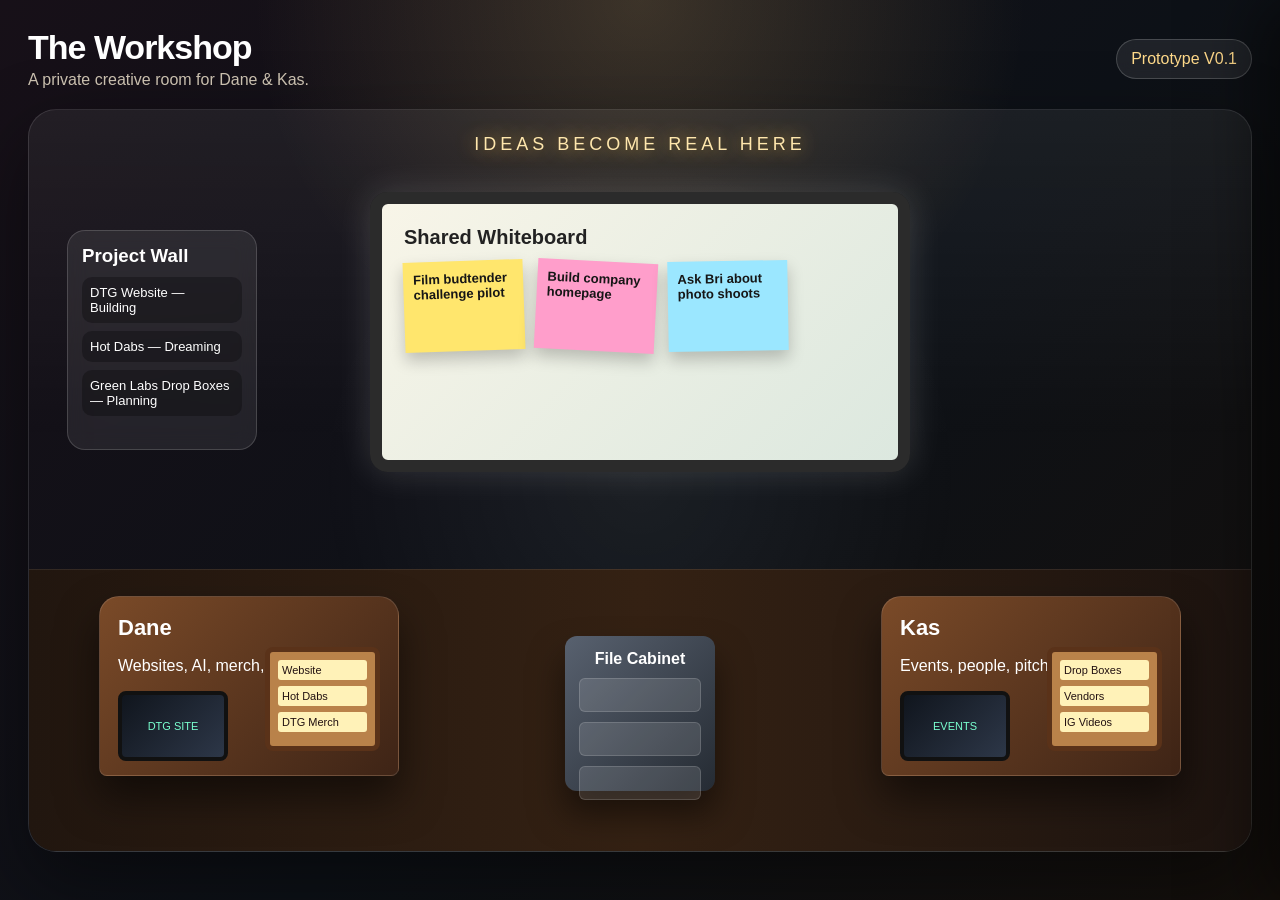
==== index.html @ 7447ed5d "Rename workshop.html to index.html" ====
<!DOCTYPE html>
<html lang="en">
<head>
  <meta charset="UTF-8" />
  <meta name="viewport" content="width=device-width, initial-scale=1.0" />
  <title>The Workshop</title>
  <style>
    * { box-sizing: border-box; }

    body {
      margin: 0;
      min-height: 100vh;
      font-family: Arial, sans-serif;
      color: #fff;
      background:
        radial-gradient(circle at top, rgba(255, 210, 120, .18), transparent 35%),
        linear-gradient(135deg, #171018, #0d1117 55%, #15100c);
      overflow-x: hidden;
    }

    .room {
      position: relative;
      min-height: 100vh;
      padding: 28px;
      display: grid;
      grid-template-rows: auto 1fr auto;
      gap: 20px;
    }

    header {
      display: flex;
      justify-content: space-between;
      align-items: center;
      z-index: 2;
    }

    .brand h1 {
      margin: 0;
      font-size: 34px;
      letter-spacing: -1px;
    }

    .brand p {
      margin: 4px 0 0;
      color: #c9bfae;
    }

    .status {
      padding: 10px 14px;
      border: 1px solid rgba(255,255,255,.18);
      border-radius: 999px;
      background: rgba(255,255,255,.08);
      backdrop-filter: blur(10px);
      color: #ffd98a;
    }

    .workshop {
      position: relative;
      min-height: 650px;
      border: 1px solid rgba(255,255,255,.12);
      border-radius: 28px;
      background:
        linear-gradient(to bottom, rgba(255,255,255,.06), transparent 45%),
        radial-gradient(circle at center, rgba(255,255,255,.06), transparent 45%);
      box-shadow: 0 30px 80px rgba(0,0,0,.45);
      overflow: hidden;
    }

    .floor {
      position: absolute;
      inset: 62% 0 0;
      background: linear-gradient(90deg, #21160f, #342113, #1d1410);
      border-top: 1px solid rgba(255,255,255,.08);
    }

    .neon {
      position: absolute;
      top: 24px;
      left: 50%;
      transform: translateX(-50%);
      font-size: 18px;
      letter-spacing: 4px;
      color: #ffe7ad;
      text-shadow: 0 0 18px rgba(255, 196, 77, .85);
    }

    .whiteboard {
      position: absolute;
      top: 82px;
      left: 50%;
      transform: translateX(-50%);
      width: min(540px, 80%);
      height: 280px;
      background: linear-gradient(135deg, #f8f5e8, #dce8df);
      border: 12px solid #2b2b2b;
      border-radius: 18px;
      color: #222;
      box-shadow: 0 0 35px rgba(255,255,255,.15);
      cursor: pointer;
      transition: .2s;
      padding: 22px;
    }

    .whiteboard:hover, .desk:hover, .cabinet:hover, .project-wall:hover {
      transform: translateY(-4px) scale(1.01);
      filter: brightness(1.1);
    }

    .whiteboard:hover {
      transform: translateX(-50%) translateY(-4px) scale(1.01);
    }

    .board-title {
      font-weight: 800;
      margin-bottom: 12px;
      font-size: 20px;
    }

    .sticky-row {
      display: flex;
      gap: 12px;
      flex-wrap: wrap;
    }

    .sticky {
      width: 120px;
      min-height: 90px;
      padding: 10px;
      background: #ffe66d;
      color: #161616;
      transform: rotate(-2deg);
      box-shadow: 0 8px 16px rgba(0,0,0,.22);
      font-size: 13px;
      font-weight: 700;
    }

    .sticky:nth-child(2) {
      background: #ff9ecb;
      transform: rotate(3deg);
    }

    .sticky:nth-child(3) {
      background: #9be7ff;
      transform: rotate(-1deg);
    }

    .desk {
      position: absolute;
      bottom: 75px;
      width: 300px;
      height: 180px;
      background: linear-gradient(135deg, #7a4a28, #3e2416);
      border-radius: 20px 20px 8px 8px;
      border: 1px solid rgba(255,255,255,.12);
      box-shadow: 0 22px 40px rgba(0,0,0,.5);
      cursor: pointer;
      transition: .2s;
      padding: 18px;
    }

    .desk.dane { left: 70px; }
    .desk.kas { right: 70px; }

    .desk h2 {
      margin: 0 0 10px;
      font-size: 22px;
    }

    .laptop {
      width: 110px;
      height: 70px;
      background: linear-gradient(135deg, #10151d, #2d3748);
      border: 4px solid #111;
      border-radius: 8px;
      display: grid;
      place-items: center;
      color: #79ffcf;
      font-size: 11px;
      margin-top: 12px;
    }

    .pinboard {
      position: absolute;
      right: 18px;
      top: 50px;
      width: 115px;
      min-height: 95px;
      background: #b9824a;
      border: 5px solid #5a3219;
      border-radius: 8px;
      padding: 8px;
      font-size: 11px;
      color: #211;
    }

    .pinboard div {
      background: #fff2b8;
      margin-bottom: 6px;
      padding: 4px;
      border-radius: 3px;
    }

    .cabinet {
      position: absolute;
      left: 50%;
      bottom: 60px;
      transform: translateX(-50%);
      width: 150px;
      height: 155px;
      background: linear-gradient(135deg, #58616f, #252b33);
      border-radius: 12px;
      cursor: pointer;
      transition: .2s;
      padding: 14px;
      text-align: center;
      box-shadow: 0 22px 35px rgba(0,0,0,.5);
    }

    .drawer {
      height: 34px;
      margin: 10px 0;
      background: rgba(255,255,255,.12);
      border-radius: 6px;
      border: 1px solid rgba(255,255,255,.15);
    }

    .project-wall {
      position: absolute;
      top: 120px;
      left: 38px;
      width: 190px;
      min-height: 220px;
      background: rgba(255,255,255,.08);
      border: 1px solid rgba(255,255,255,.16);
      border-radius: 18px;
      padding: 14px;
      cursor: pointer;
      transition: .2s;
      backdrop-filter: blur(10px);
    }

    .project-wall h3 { margin: 0 0 10px; }

    .project-card {
      padding: 8px;
      margin-bottom: 8px;
      background: rgba(0,0,0,.28);
      border-radius: 10px;
      font-size: 13px;
    }

    .panel {
      position: fixed;
      top: 0;
      right: -420px;
      width: min(420px, 92vw);
      height: 100vh;
      background: rgba(14, 17, 23, .96);
      border-left: 1px solid rgba(255,255,255,.14);
      box-shadow: -20px 0 60px rgba(0,0,0,.5);
      transition: .25s ease;
      z-index: 10;
      padding: 24px;
      overflow-y: auto;
    }

    .panel.open { right: 0; }

    .panel h2 { margin-top: 0; }

    .close {
      float: right;
      background: #fff;
      color: #111;
      border: 0;
      border-radius: 999px;
      padding: 7px 11px;
      cursor: pointer;
      font-weight: 800;
    }

    .task {
      background: rgba(255,255,255,.08);
      border: 1px solid rgba(255,255,255,.12);
      border-radius: 12px;
      padding: 12px;
      margin: 10px 0;
    }

    .add-note {
      display: flex;
      gap: 8px;
      margin-top: 16px;
    }

    input {
      flex: 1;
      padding: 11px;
      border-radius: 10px;
      border: 1px solid rgba(255,255,255,.18);
      background: rgba(255,255,255,.08);
      color: white;
    }

    button {
      padding: 11px 13px;
      border: 0;
      border-radius: 10px;
      background: #ffd166;
      color: #111;
      font-weight: 800;
      cursor: pointer;
    }

    @media (max-width: 900px) {
      .desk {
        width: 240px;
      }
      .desk.dane { left: 20px; }
      .desk.kas { right: 20px; }
      .project-wall { display: none; }
    }

    @media (max-width: 700px) {
      .workshop { min-height: 850px; }
      .whiteboard {
        top: 80px;
        height: 250px;
      }
      .desk.dane {
        left: 20px;
        bottom: 280px;
      }
      .desk.kas {
        right: 20px;
        bottom: 85px;
      }
      .cabinet {
        left: 50%;
        bottom: 445px;
        width: 120px;
      }
    }
  </style>
</head>
<body>
  <main class="room">
    <header>
      <div class="brand">
        <h1>The Workshop</h1>
        <p>A private creative room for Dane & Kas.</p>
      </div>
      <div class="status">Prototype V0.1</div>
    </header>

    <section class="workshop">
      <div class="neon">IDEAS BECOME REAL HERE</div>
      <div class="floor"></div>

      <div class="project-wall" onclick="openPanel('Project Wall', projectWallContent())">
        <h3>Project Wall</h3>
        <div class="project-card">DTG Website — Building</div>
        <div class="project-card">Hot Dabs — Dreaming</div>
        <div class="project-card">Green Labs Drop Boxes — Planning</div>
      </div>

      <div class="whiteboard" onclick="openPanel('Shared Whiteboard', whiteboardContent())">
        <div class="board-title">Shared Whiteboard</div>
        <div class="sticky-row">
          <div class="sticky">Film budtender challenge pilot</div>
          <div class="sticky">Build company homepage</div>
          <div class="sticky">Ask Bri about photo shoots</div>
        </div>
      </div>

      <div class="desk dane" onclick="openPanel('Dane’s Desk', daneContent())">
        <h2>Dane</h2>
        <p>Websites, AI, merch, digital systems.</p>
        <div class="laptop">DTG SITE</div>
        <div class="pinboard">
          <div>Website</div>
          <div>Hot Dabs</div>
          <div>DTG Merch</div>
        </div>
      </div>

      <div class="desk kas" onclick="openPanel('Kas’s Desk', kasContent())">
        <h2>Kas</h2>
        <p>Events, people, pitches, content.</p>
        <div class="laptop">EVENTS</div>
        <div class="pinboard">
          <div>Drop Boxes</div>
          <div>Vendors</div>
          <div>IG Videos</div>
        </div>
      </div>

      <div class="cabinet" onclick="openPanel('File Cabinet', cabinetContent())">
        <strong>File Cabinet</strong>
        <div class="drawer"></div>
        <div class="drawer"></div>
        <div class="drawer"></div>
      </div>
    </section>
  </main>

  <aside class="panel" id="panel">
    <button class="close" onclick="closePanel()">X</button>
    <h2 id="panelTitle"></h2>
    <div id="panelBody"></div>
  </aside>

  <script>
    const panel = document.getElementById("panel");
    const panelTitle = document.getElementById("panelTitle");
    const panelBody = document.getElementById("panelBody");

    let notes = JSON.parse(localStorage.getItem("workshopNotes")) || [
      "Build the first visual prototype",
      "Show Kas and get her reaction",
      "Decide if this becomes the private HQ"
    ];

    function openPanel(title, content) {
      panelTitle.textContent = title;
      panelBody.innerHTML = content;
      panel.classList.add("open");
    }

    function closePanel() {
      panel.classList.remove("open");
    }

    function whiteboardContent() {
      return `
        <p>This is the shared brain. Add messy ideas here.</p>
        <div id="notesList">
          ${notes.map((n, i) => `<div class="task">📌 ${n} <button onclick="deleteNote(${i})">Delete</button></div>`).join("")}
        </div>
        <div class="add-note">
          <input id="newNote" placeholder="Add a new idea..." />
          <button onclick="addNote()">Add</button>
        </div>
      `;
    }

    function daneContent() {
      return `
        <div class="task">💻 DTG Website — building homepage + Shopify path</div>
        <div class="task">🔥 Hot Dabs Website — concept page</div>
        <div class="task">👕 DTG Merch — product drops + apparel layout</div>
        <div class="task">🤖 AI Budtender — future idea</div>
      `;
    }

    function kasContent() {
      return `
        <div class="task">📦 Green Labs Drop Boxes — planning visuals</div>
        <div class="task">🎪 Vendor Events — collect vendor ideas</div>
        <div class="task">🎥 Instagram Videos — short clips + customer moments</div>
        <div class="task">🗣️ Client Lists — future outreach</div>
      `;
    }

    function cabinetContent() {
      return `
        <p>Eventually this becomes real uploads with Supabase.</p>
        <div class="task">📁 DTG Logos</div>
        <div class="task">📁 Green Labs Photos</div>
        <div class="task">📁 Hot Dabs Concepts</div>
        <div class="task">📁 Event Flyers</div>
      `;
    }

    function projectWallContent() {
      return `
        <div class="task">🟢 DTG Website — Building</div>
        <div class="task">🟡 Green Labs Drop Boxes — Planning</div>
        <div class="task">⚪ Hot Dabs — Dreaming</div>
        <div class="task">⚪ Cookie Stand — Dreaming</div>
      `;
    }

    function addNote() {
      const input = document.getElementById("newNote");
      if (!input.value.trim()) return;
      notes.push(input.value.trim());
      localStorage.setItem("workshopNotes", JSON.stringify(notes));
      openPanel("Shared Whiteboard", whiteboardContent());
    }

    function deleteNote(index) {
      notes.splice(index, 1);
      localStorage.setItem("workshopNotes", JSON.stringify(notes));
      openPanel("Shared Whiteboard", whiteboardContent());
    }
  </script>
</body>
</html>
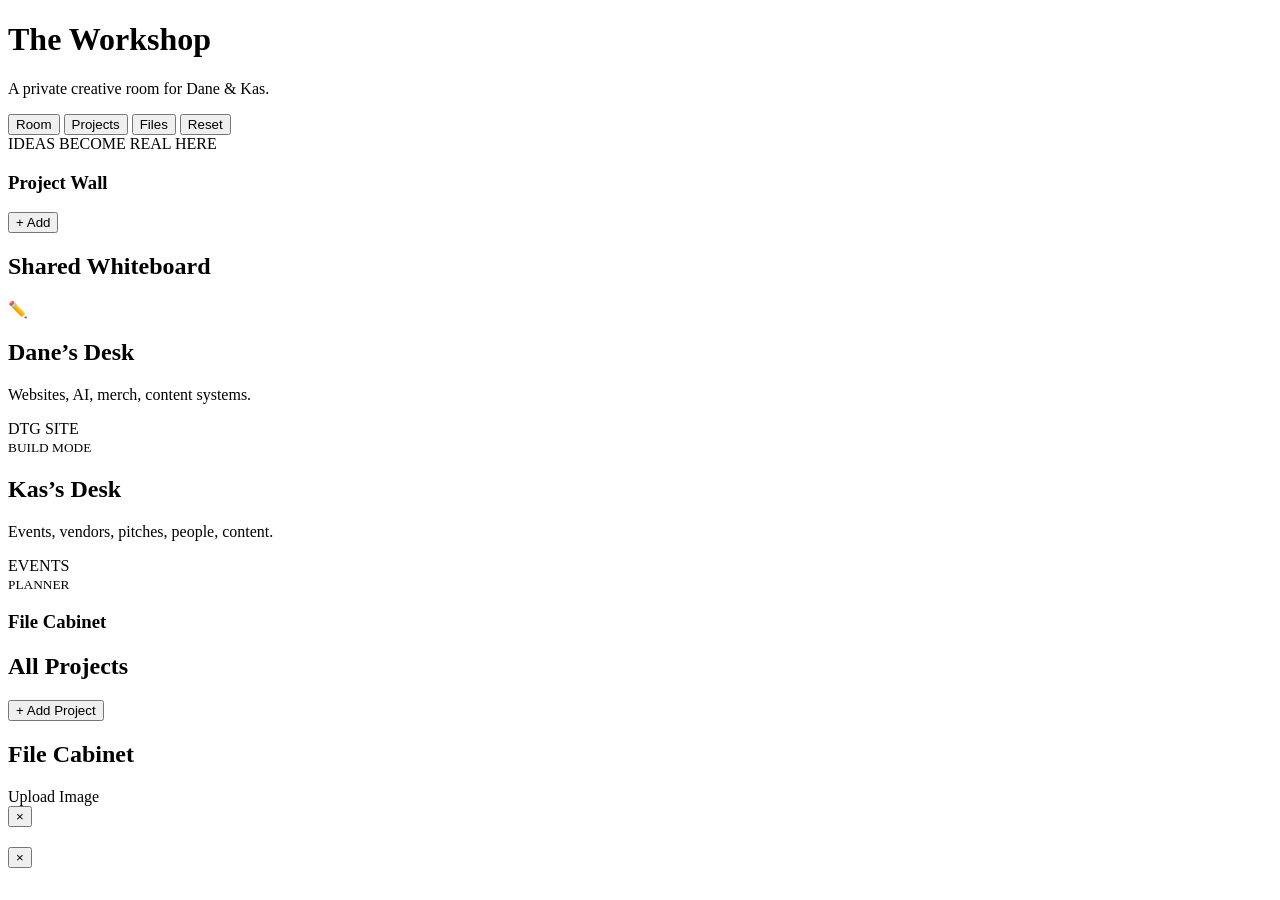
==== commit 575ea2f7: "Rename workshop/index.html to index.html" ====
--- a/index.html
+++ b/index.html
@@ -4,496 +4,103 @@
   <meta charset="UTF-8" />
   <meta name="viewport" content="width=device-width, initial-scale=1.0" />
   <title>The Workshop</title>
-  <style>
-    * { box-sizing: border-box; }
-
-    body {
-      margin: 0;
-      min-height: 100vh;
-      font-family: Arial, sans-serif;
-      color: #fff;
-      background:
-        radial-gradient(circle at top, rgba(255, 210, 120, .18), transparent 35%),
-        linear-gradient(135deg, #171018, #0d1117 55%, #15100c);
-      overflow-x: hidden;
-    }
-
-    .room {
-      position: relative;
-      min-height: 100vh;
-      padding: 28px;
-      display: grid;
-      grid-template-rows: auto 1fr auto;
-      gap: 20px;
-    }
-
-    header {
-      display: flex;
-      justify-content: space-between;
-      align-items: center;
-      z-index: 2;
-    }
-
-    .brand h1 {
-      margin: 0;
-      font-size: 34px;
-      letter-spacing: -1px;
-    }
-
-    .brand p {
-      margin: 4px 0 0;
-      color: #c9bfae;
-    }
-
-    .status {
-      padding: 10px 14px;
-      border: 1px solid rgba(255,255,255,.18);
-      border-radius: 999px;
-      background: rgba(255,255,255,.08);
-      backdrop-filter: blur(10px);
-      color: #ffd98a;
-    }
-
-    .workshop {
-      position: relative;
-      min-height: 650px;
-      border: 1px solid rgba(255,255,255,.12);
-      border-radius: 28px;
-      background:
-        linear-gradient(to bottom, rgba(255,255,255,.06), transparent 45%),
-        radial-gradient(circle at center, rgba(255,255,255,.06), transparent 45%);
-      box-shadow: 0 30px 80px rgba(0,0,0,.45);
-      overflow: hidden;
-    }
-
-    .floor {
-      position: absolute;
-      inset: 62% 0 0;
-      background: linear-gradient(90deg, #21160f, #342113, #1d1410);
-      border-top: 1px solid rgba(255,255,255,.08);
-    }
-
-    .neon {
-      position: absolute;
-      top: 24px;
-      left: 50%;
-      transform: translateX(-50%);
-      font-size: 18px;
-      letter-spacing: 4px;
-      color: #ffe7ad;
-      text-shadow: 0 0 18px rgba(255, 196, 77, .85);
-    }
-
-    .whiteboard {
-      position: absolute;
-      top: 82px;
-      left: 50%;
-      transform: translateX(-50%);
-      width: min(540px, 80%);
-      height: 280px;
-      background: linear-gradient(135deg, #f8f5e8, #dce8df);
-      border: 12px solid #2b2b2b;
-      border-radius: 18px;
-      color: #222;
-      box-shadow: 0 0 35px rgba(255,255,255,.15);
-      cursor: pointer;
-      transition: .2s;
-      padding: 22px;
-    }
-
-    .whiteboard:hover, .desk:hover, .cabinet:hover, .project-wall:hover {
-      transform: translateY(-4px) scale(1.01);
-      filter: brightness(1.1);
-    }
-
-    .whiteboard:hover {
-      transform: translateX(-50%) translateY(-4px) scale(1.01);
-    }
-
-    .board-title {
-      font-weight: 800;
-      margin-bottom: 12px;
-      font-size: 20px;
-    }
-
-    .sticky-row {
-      display: flex;
-      gap: 12px;
-      flex-wrap: wrap;
-    }
-
-    .sticky {
-      width: 120px;
-      min-height: 90px;
-      padding: 10px;
-      background: #ffe66d;
-      color: #161616;
-      transform: rotate(-2deg);
-      box-shadow: 0 8px 16px rgba(0,0,0,.22);
-      font-size: 13px;
-      font-weight: 700;
-    }
-
-    .sticky:nth-child(2) {
-      background: #ff9ecb;
-      transform: rotate(3deg);
-    }
-
-    .sticky:nth-child(3) {
-      background: #9be7ff;
-      transform: rotate(-1deg);
-    }
-
-    .desk {
-      position: absolute;
-      bottom: 75px;
-      width: 300px;
-      height: 180px;
-      background: linear-gradient(135deg, #7a4a28, #3e2416);
-      border-radius: 20px 20px 8px 8px;
-      border: 1px solid rgba(255,255,255,.12);
-      box-shadow: 0 22px 40px rgba(0,0,0,.5);
-      cursor: pointer;
-      transition: .2s;
-      padding: 18px;
-    }
-
-    .desk.dane { left: 70px; }
-    .desk.kas { right: 70px; }
-
-    .desk h2 {
-      margin: 0 0 10px;
-      font-size: 22px;
-    }
-
-    .laptop {
-      width: 110px;
-      height: 70px;
-      background: linear-gradient(135deg, #10151d, #2d3748);
-      border: 4px solid #111;
-      border-radius: 8px;
-      display: grid;
-      place-items: center;
-      color: #79ffcf;
-      font-size: 11px;
-      margin-top: 12px;
-    }
-
-    .pinboard {
-      position: absolute;
-      right: 18px;
-      top: 50px;
-      width: 115px;
-      min-height: 95px;
-      background: #b9824a;
-      border: 5px solid #5a3219;
-      border-radius: 8px;
-      padding: 8px;
-      font-size: 11px;
-      color: #211;
-    }
-
-    .pinboard div {
-      background: #fff2b8;
-      margin-bottom: 6px;
-      padding: 4px;
-      border-radius: 3px;
-    }
-
-    .cabinet {
-      position: absolute;
-      left: 50%;
-      bottom: 60px;
-      transform: translateX(-50%);
-      width: 150px;
-      height: 155px;
-      background: linear-gradient(135deg, #58616f, #252b33);
-      border-radius: 12px;
-      cursor: pointer;
-      transition: .2s;
-      padding: 14px;
-      text-align: center;
-      box-shadow: 0 22px 35px rgba(0,0,0,.5);
-    }
-
-    .drawer {
-      height: 34px;
-      margin: 10px 0;
-      background: rgba(255,255,255,.12);
-      border-radius: 6px;
-      border: 1px solid rgba(255,255,255,.15);
-    }
-
-    .project-wall {
-      position: absolute;
-      top: 120px;
-      left: 38px;
-      width: 190px;
-      min-height: 220px;
-      background: rgba(255,255,255,.08);
-      border: 1px solid rgba(255,255,255,.16);
-      border-radius: 18px;
-      padding: 14px;
-      cursor: pointer;
-      transition: .2s;
-      backdrop-filter: blur(10px);
-    }
-
-    .project-wall h3 { margin: 0 0 10px; }
-
-    .project-card {
-      padding: 8px;
-      margin-bottom: 8px;
-      background: rgba(0,0,0,.28);
-      border-radius: 10px;
-      font-size: 13px;
-    }
-
-    .panel {
-      position: fixed;
-      top: 0;
-      right: -420px;
-      width: min(420px, 92vw);
-      height: 100vh;
-      background: rgba(14, 17, 23, .96);
-      border-left: 1px solid rgba(255,255,255,.14);
-      box-shadow: -20px 0 60px rgba(0,0,0,.5);
-      transition: .25s ease;
-      z-index: 10;
-      padding: 24px;
-      overflow-y: auto;
-    }
-
-    .panel.open { right: 0; }
-
-    .panel h2 { margin-top: 0; }
-
-    .close {
-      float: right;
-      background: #fff;
-      color: #111;
-      border: 0;
-      border-radius: 999px;
-      padding: 7px 11px;
-      cursor: pointer;
-      font-weight: 800;
-    }
-
-    .task {
-      background: rgba(255,255,255,.08);
-      border: 1px solid rgba(255,255,255,.12);
-      border-radius: 12px;
-      padding: 12px;
-      margin: 10px 0;
-    }
-
-    .add-note {
-      display: flex;
-      gap: 8px;
-      margin-top: 16px;
-    }
-
-    input {
-      flex: 1;
-      padding: 11px;
-      border-radius: 10px;
-      border: 1px solid rgba(255,255,255,.18);
-      background: rgba(255,255,255,.08);
-      color: white;
-    }
-
-    button {
-      padding: 11px 13px;
-      border: 0;
-      border-radius: 10px;
-      background: #ffd166;
-      color: #111;
-      font-weight: 800;
-      cursor: pointer;
-    }
-
-    @media (max-width: 900px) {
-      .desk {
-        width: 240px;
-      }
-      .desk.dane { left: 20px; }
-      .desk.kas { right: 20px; }
-      .project-wall { display: none; }
-    }
-
-    @media (max-width: 700px) {
-      .workshop { min-height: 850px; }
-      .whiteboard {
-        top: 80px;
-        height: 250px;
-      }
-      .desk.dane {
-        left: 20px;
-        bottom: 280px;
-      }
-      .desk.kas {
-        right: 20px;
-        bottom: 85px;
-      }
-      .cabinet {
-        left: 50%;
-        bottom: 445px;
-        width: 120px;
-      }
-    }
-  </style>
+  <link rel="stylesheet" href="style.css" />
 </head>
 <body>
-  <main class="room">
-    <header>
-      <div class="brand">
+  <main class="app">
+    <header class="topbar">
+      <div>
         <h1>The Workshop</h1>
         <p>A private creative room for Dane & Kas.</p>
       </div>
-      <div class="status">Prototype V0.1</div>
+
+      <nav>
+        <button onclick="setView('room')" class="nav-btn active" data-view="room">Room</button>
+        <button onclick="setView('projects')" class="nav-btn" data-view="projects">Projects</button>
+        <button onclick="setView('files')" class="nav-btn" data-view="files">Files</button>
+        <button onclick="resetDemo()">Reset</button>
+      </nav>
     </header>
 
-    <section class="workshop">
-      <div class="neon">IDEAS BECOME REAL HERE</div>
-      <div class="floor"></div>
+    <section id="roomView" class="room-view">
+      <div class="room">
+        <div class="back-glow"></div>
+        <div class="neon">IDEAS BECOME REAL HERE</div>
 
-      <div class="project-wall" onclick="openPanel('Project Wall', projectWallContent())">
-        <h3>Project Wall</h3>
-        <div class="project-card">DTG Website — Building</div>
-        <div class="project-card">Hot Dabs — Dreaming</div>
-        <div class="project-card">Green Labs Drop Boxes — Planning</div>
+        <aside class="project-wall card" onclick="openPanel('Project Wall')">
+          <div class="card-head">
+            <h3>Project Wall</h3>
+            <button onclick="event.stopPropagation(); openProjectForm()">+ Add</button>
+          </div>
+          <div id="projectWallList"></div>
+        </aside>
+
+        <section class="whiteboard" onclick="openPanel('Whiteboard')">
+          <div class="board-head">
+            <h2>Shared Whiteboard</h2>
+            <span>✏️</span>
+          </div>
+          <div id="stickyPreview" class="sticky-preview"></div>
+        </section>
+
+        <section class="desk dane-desk card" onclick="openPanel('Dane Desk')">
+          <h2>Dane’s Desk</h2>
+          <p>Websites, AI, merch, content systems.</p>
+          <div class="laptop">DTG SITE<br><small>BUILD MODE</small></div>
+          <div class="mini-board" id="daneTasksPreview"></div>
+        </section>
+
+        <section class="desk kas-desk card" onclick="openPanel('Kas Desk')">
+          <h2>Kas’s Desk</h2>
+          <p>Events, vendors, pitches, people, content.</p>
+          <div class="laptop">EVENTS<br><small>PLANNER</small></div>
+          <div class="mini-board" id="kasTasksPreview"></div>
+        </section>
+
+        <section class="file-cabinet card" onclick="openPanel('File Cabinet')">
+          <h3>File Cabinet</h3>
+          <div class="drawer"></div>
+          <div class="drawer"></div>
+          <div class="drawer"></div>
+        </section>
+
+        <div class="floor"></div>
       </div>
+    </section>
 
-      <div class="whiteboard" onclick="openPanel('Shared Whiteboard', whiteboardContent())">
-        <div class="board-title">Shared Whiteboard</div>
-        <div class="sticky-row">
-          <div class="sticky">Film budtender challenge pilot</div>
-          <div class="sticky">Build company homepage</div>
-          <div class="sticky">Ask Bri about photo shoots</div>
-        </div>
+    <section id="projectsView" class="page-view hidden">
+      <div class="page-head">
+        <h2>All Projects</h2>
+        <button onclick="openProjectForm()">+ Add Project</button>
       </div>
+      <div id="allProjects" class="grid"></div>
+    </section>
 
-      <div class="desk dane" onclick="openPanel('Dane’s Desk', daneContent())">
-        <h2>Dane</h2>
-        <p>Websites, AI, merch, digital systems.</p>
-        <div class="laptop">DTG SITE</div>
-        <div class="pinboard">
-          <div>Website</div>
-          <div>Hot Dabs</div>
-          <div>DTG Merch</div>
-        </div>
+    <section id="filesView" class="page-view hidden">
+      <div class="page-head">
+        <h2>File Cabinet</h2>
+        <label class="upload-btn">
+          Upload Image
+          <input type="file" accept="image/*" onchange="uploadFile(event)" hidden>
+        </label>
       </div>
-
-      <div class="desk kas" onclick="openPanel('Kas’s Desk', kasContent())">
-        <h2>Kas</h2>
-        <p>Events, people, pitches, content.</p>
-        <div class="laptop">EVENTS</div>
-        <div class="pinboard">
-          <div>Drop Boxes</div>
-          <div>Vendors</div>
-          <div>IG Videos</div>
-        </div>
-      </div>
-
-      <div class="cabinet" onclick="openPanel('File Cabinet', cabinetContent())">
-        <strong>File Cabinet</strong>
-        <div class="drawer"></div>
-        <div class="drawer"></div>
-        <div class="drawer"></div>
-      </div>
+      <div id="fileGrid" class="grid"></div>
     </section>
   </main>
 
-  <aside class="panel" id="panel">
-    <button class="close" onclick="closePanel()">X</button>
+  <aside id="panel" class="panel">
+    <button class="close" onclick="closePanel()">×</button>
     <h2 id="panelTitle"></h2>
     <div id="panelBody"></div>
   </aside>
 
-  <script>
-    const panel = document.getElementById("panel");
-    const panelTitle = document.getElementById("panelTitle");
-    const panelBody = document.getElementById("panelBody");
+  <div id="modal" class="modal hidden">
+    <div class="modal-box">
+      <button class="close" onclick="closeModal()">×</button>
+      <div id="modalBody"></div>
+    </div>
+  </div>
 
-    let notes = JSON.parse(localStorage.getItem("workshopNotes")) || [
-      "Build the first visual prototype",
-      "Show Kas and get her reaction",
-      "Decide if this becomes the private HQ"
-    ];
-
-    function openPanel(title, content) {
-      panelTitle.textContent = title;
-      panelBody.innerHTML = content;
-      panel.classList.add("open");
-    }
-
-    function closePanel() {
-      panel.classList.remove("open");
-    }
-
-    function whiteboardContent() {
-      return `
-        <p>This is the shared brain. Add messy ideas here.</p>
-        <div id="notesList">
-          ${notes.map((n, i) => `<div class="task">📌 ${n} <button onclick="deleteNote(${i})">Delete</button></div>`).join("")}
-        </div>
-        <div class="add-note">
-          <input id="newNote" placeholder="Add a new idea..." />
-          <button onclick="addNote()">Add</button>
-        </div>
-      `;
-    }
-
-    function daneContent() {
-      return `
-        <div class="task">💻 DTG Website — building homepage + Shopify path</div>
-        <div class="task">🔥 Hot Dabs Website — concept page</div>
-        <div class="task">👕 DTG Merch — product drops + apparel layout</div>
-        <div class="task">🤖 AI Budtender — future idea</div>
-      `;
-    }
-
-    function kasContent() {
-      return `
-        <div class="task">📦 Green Labs Drop Boxes — planning visuals</div>
-        <div class="task">🎪 Vendor Events — collect vendor ideas</div>
-        <div class="task">🎥 Instagram Videos — short clips + customer moments</div>
-        <div class="task">🗣️ Client Lists — future outreach</div>
-      `;
-    }
-
-    function cabinetContent() {
-      return `
-        <p>Eventually this becomes real uploads with Supabase.</p>
-        <div class="task">📁 DTG Logos</div>
-        <div class="task">📁 Green Labs Photos</div>
-        <div class="task">📁 Hot Dabs Concepts</div>
-        <div class="task">📁 Event Flyers</div>
-      `;
-    }
-
-    function projectWallContent() {
-      return `
-        <div class="task">🟢 DTG Website — Building</div>
-        <div class="task">🟡 Green Labs Drop Boxes — Planning</div>
-        <div class="task">⚪ Hot Dabs — Dreaming</div>
-        <div class="task">⚪ Cookie Stand — Dreaming</div>
-      `;
-    }
-
-    function addNote() {
-      const input = document.getElementById("newNote");
-      if (!input.value.trim()) return;
-      notes.push(input.value.trim());
-      localStorage.setItem("workshopNotes", JSON.stringify(notes));
-      openPanel("Shared Whiteboard", whiteboardContent());
-    }
-
-    function deleteNote(index) {
-      notes.splice(index, 1);
-      localStorage.setItem("workshopNotes", JSON.stringify(notes));
-      openPanel("Shared Whiteboard", whiteboardContent());
-    }
-  </script>
+  <script src="app.js"></script>
 </body>
 </html>
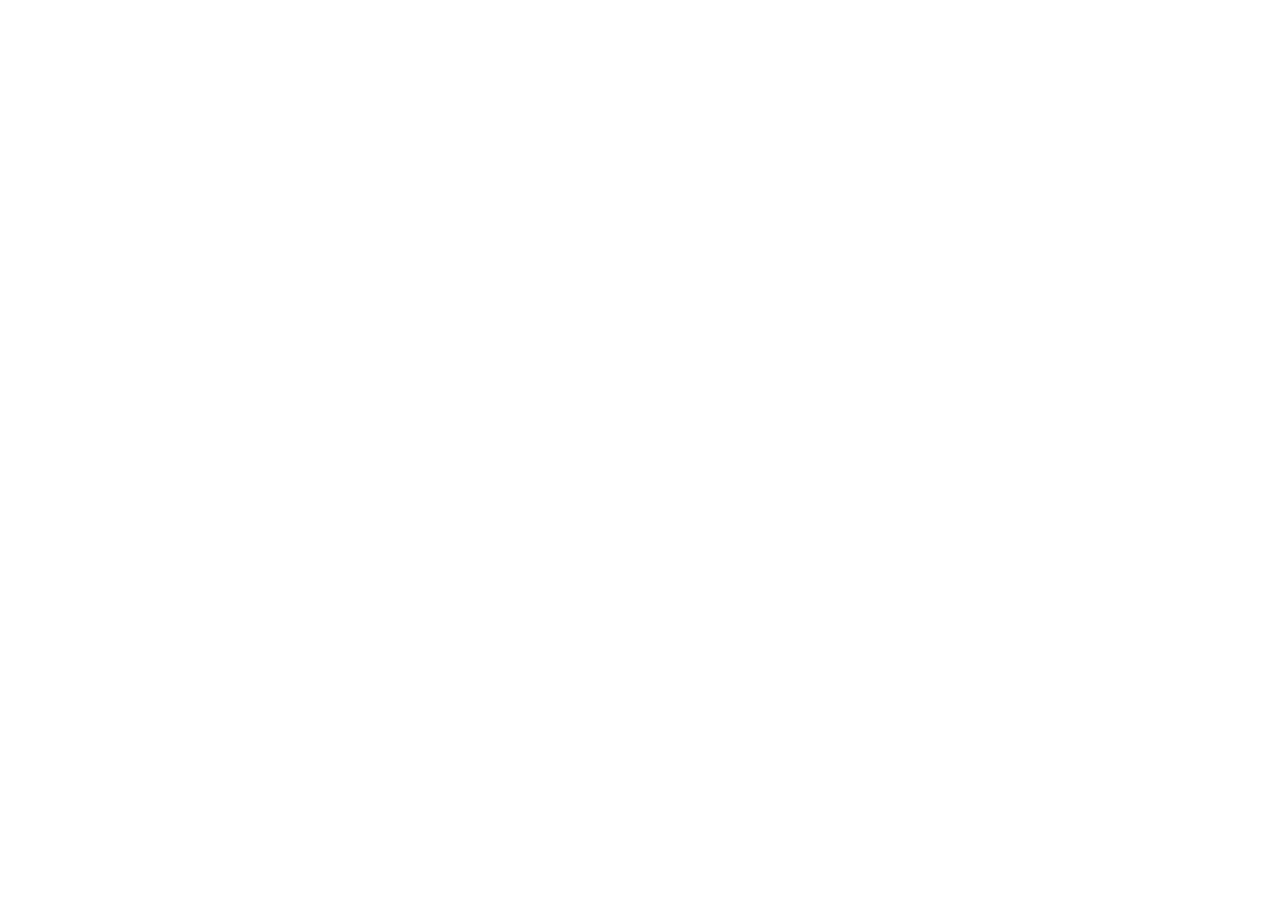
==== commit 978e34bb: "Create index.html" ====
--- a/index.html
+++ b/index.html
@@ -1,106 +1,12 @@
-<!DOCTYPE html>
+<!doctype html>
 <html lang="en">
-<head>
-  <meta charset="UTF-8" />
-  <meta name="viewport" content="width=device-width, initial-scale=1.0" />
-  <title>The Workshop</title>
-  <link rel="stylesheet" href="style.css" />
-</head>
-<body>
-  <main class="app">
-    <header class="topbar">
-      <div>
-        <h1>The Workshop</h1>
-        <p>A private creative room for Dane & Kas.</p>
-      </div>
-
-      <nav>
-        <button onclick="setView('room')" class="nav-btn active" data-view="room">Room</button>
-        <button onclick="setView('projects')" class="nav-btn" data-view="projects">Projects</button>
-        <button onclick="setView('files')" class="nav-btn" data-view="files">Files</button>
-        <button onclick="resetDemo()">Reset</button>
-      </nav>
-    </header>
-
-    <section id="roomView" class="room-view">
-      <div class="room">
-        <div class="back-glow"></div>
-        <div class="neon">IDEAS BECOME REAL HERE</div>
-
-        <aside class="project-wall card" onclick="openPanel('Project Wall')">
-          <div class="card-head">
-            <h3>Project Wall</h3>
-            <button onclick="event.stopPropagation(); openProjectForm()">+ Add</button>
-          </div>
-          <div id="projectWallList"></div>
-        </aside>
-
-        <section class="whiteboard" onclick="openPanel('Whiteboard')">
-          <div class="board-head">
-            <h2>Shared Whiteboard</h2>
-            <span>✏️</span>
-          </div>
-          <div id="stickyPreview" class="sticky-preview"></div>
-        </section>
-
-        <section class="desk dane-desk card" onclick="openPanel('Dane Desk')">
-          <h2>Dane’s Desk</h2>
-          <p>Websites, AI, merch, content systems.</p>
-          <div class="laptop">DTG SITE<br><small>BUILD MODE</small></div>
-          <div class="mini-board" id="daneTasksPreview"></div>
-        </section>
-
-        <section class="desk kas-desk card" onclick="openPanel('Kas Desk')">
-          <h2>Kas’s Desk</h2>
-          <p>Events, vendors, pitches, people, content.</p>
-          <div class="laptop">EVENTS<br><small>PLANNER</small></div>
-          <div class="mini-board" id="kasTasksPreview"></div>
-        </section>
-
-        <section class="file-cabinet card" onclick="openPanel('File Cabinet')">
-          <h3>File Cabinet</h3>
-          <div class="drawer"></div>
-          <div class="drawer"></div>
-          <div class="drawer"></div>
-        </section>
-
-        <div class="floor"></div>
-      </div>
-    </section>
-
-    <section id="projectsView" class="page-view hidden">
-      <div class="page-head">
-        <h2>All Projects</h2>
-        <button onclick="openProjectForm()">+ Add Project</button>
-      </div>
-      <div id="allProjects" class="grid"></div>
-    </section>
-
-    <section id="filesView" class="page-view hidden">
-      <div class="page-head">
-        <h2>File Cabinet</h2>
-        <label class="upload-btn">
-          Upload Image
-          <input type="file" accept="image/*" onchange="uploadFile(event)" hidden>
-        </label>
-      </div>
-      <div id="fileGrid" class="grid"></div>
-    </section>
-  </main>
-
-  <aside id="panel" class="panel">
-    <button class="close" onclick="closePanel()">×</button>
-    <h2 id="panelTitle"></h2>
-    <div id="panelBody"></div>
-  </aside>
-
-  <div id="modal" class="modal hidden">
-    <div class="modal-box">
-      <button class="close" onclick="closeModal()">×</button>
-      <div id="modalBody"></div>
-    </div>
-  </div>
-
-  <script src="app.js"></script>
-</body>
+  <head>
+    <meta charset="UTF-8" />
+    <meta name="viewport" content="width=device-width, initial-scale=1.0" />
+    <title>The Workshop</title>
+  </head>
+  <body>
+    <div id="root"></div>
+    <script type="module" src="/src/main.jsx"></script>
+  </body>
 </html>
